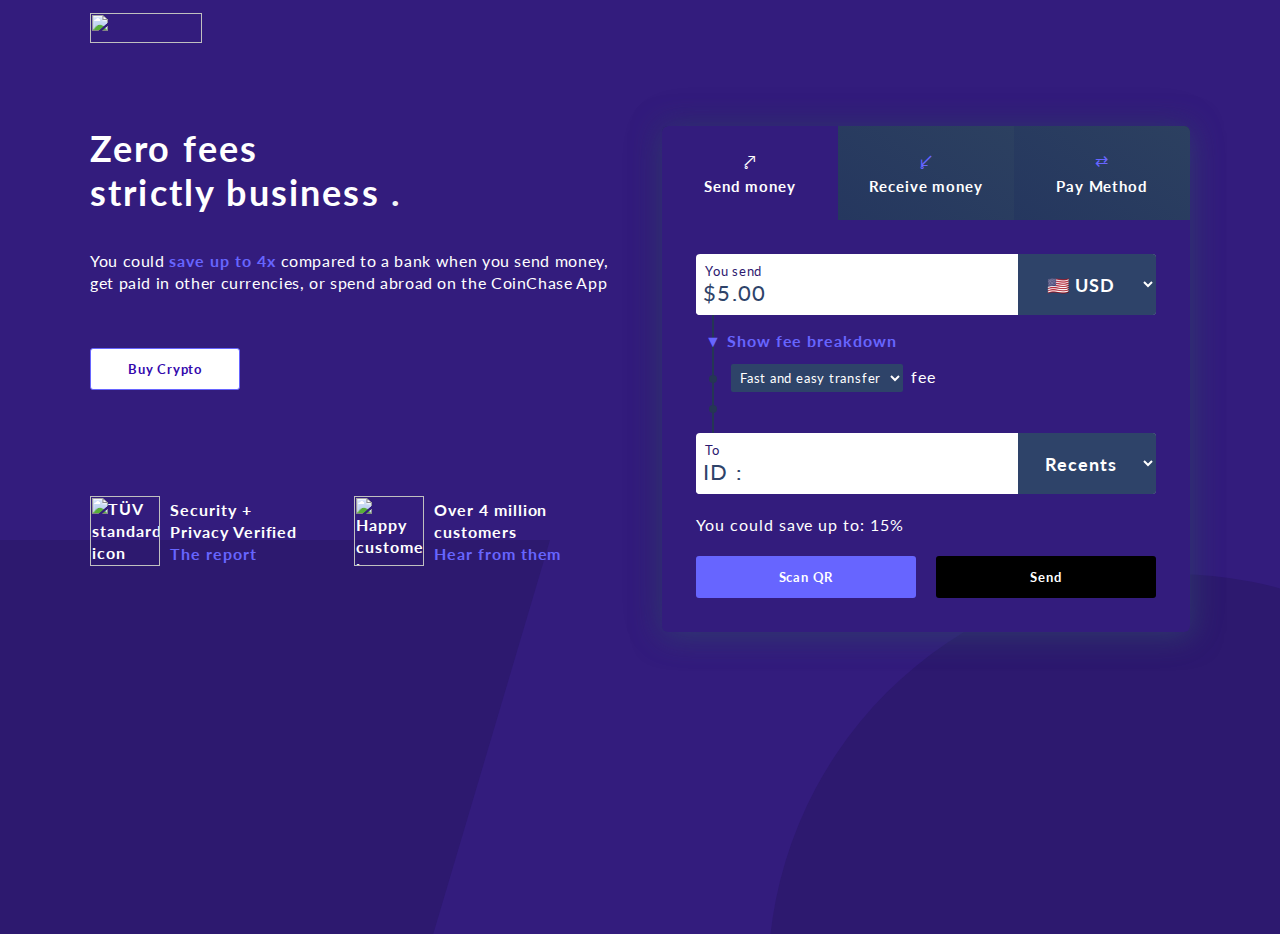
==== send.html @ d52b8501 "Add files via upload" ====
<!DOCTYPE = html>
<html>

<!-- I do not own this design; this design was created by Venture Three and belongs to TransferWise. This is my attempt at recreating the design with 100% my own code as a practice project -->

<head>
  <title>CoinChase</title>
  <meta name="viewport" content="width=device-width, initial-scale=1.0">
  <meta charset="utf-8">
  <meta name="description" content="I do not own this design; this design was created by Venture Three and belongs to TransferWise. This is my attempt at recreating the design with 100% my own code as a practice project.">
  <link href="https://fonts.googleapis.com/css?family=Lato" rel="stylesheet" type="text/css">
  <link href="css2/pay.css" rel="stylesheet" type="text/css">
</head>

<body>

  <!-- Background (holds nav & hero page) -->
  <div id="bg">

    <span id="bg-square"></span>
    <span id="bg-circle"></span>

    <!-- Navigation bar -->
    <nav id="navbar">
      <div id="mobile-menu-button" class="mobile-menu-toggle">
        <div id="mobile-menu-close">✕</div>
      </div>
      <a href="dashboard.html" tabindex="1">
        <div ><img id="transferwise-logo" src="img/cco.svg"></div>
      </a>

      



      <div id="mobile-menu-overlay" class="mobile-menu-toggle"></div>
    </nav>

    <!-- Main hero page content -->
    <main>
      <section id="landing-page">
        <!-- Left side of hero page -->
        <div id="information-container">

          <header autofocus>
              
            <h1>Zero fees<br> strictly business    
                
            </h1>

          </header>

          <span id="service-description"><p>You could <a href="#" target="_blank" tabindex="9">save up to 4x</a> compared to a bank when you send money, get paid in other currencies, or spend abroad on the CoinChase App</p></span>

          <button class="how-it-works-button" id="how-it-works-laptop-button" tabindex="10"><a href="addFunds.html" style="text-decoration: none; color: rgb(52, 8, 173);"> Buy Crypto</a></button>
          

          <div id="accreditation-container">
            <figure id="tuev-figure" class="accreditation">
              <img src="https://transferwise.com/static/images/index/logos/tuv_sud.png" alt="TÜV standards icon">
              <figcaption>Security + Privacy Verified<br>
                <a href="#" tabindex="11">The report</a></figcaption>
            </figure>

            <figure id="customer-figure" class="accreditation">
              <img src="https://daw291njkc3ao.cloudfront.net/conversion/landing-illustrations/customers.svg" alt="Happy customer icon">
              <figcaption>Over 4 million customers<br>
                <a href="#" tabindex="12">Hear from them</a></figcaption>
            </figure>
          </div>
        </div>

        <!-- Right side of hero page -->
        <div id="floating-calculator">
          <div id="money-tab-container">
            <span id="send-money-tab" class="money-tab selected-tab" tabindex="13">
              <p class="tab-icon">̥↗</p>
              <p class="tab-text">Send money</p>
            </span>
            <span id="receive-money-tab" class="money-tab" tabindex="14">
              <p class="tab-icon">̥↙</p>
              <p class="tab-text">Receive money</p>
            </span>
      
        
            <span id="debit-card-tab" class="money-tab" tabindex="15">
              <p class="tab-icon">⇄</p>
              <p class="tab-text">Pay Method</p>
            </span>
          </div>

          <!-- Rightbox calculator-->
          <div id="send-money-tab-content" class="tab-contents">

            <div id="send-money-input-box" class="cash-value-box">
              <select id="input-currency-select" name="input-currency-select" class="currency-select" tabindex="17">
                <option name="output-currency-select" value="USD" selected>🇺🇸 USD</option>
                <option name="output-currency-select" value="EUR"> BTC </option>
                <option name="output-currency-select" value="GBP" >LTC</option>
                <option name="output-currency-select" value="INR">EU</option>
              </select>

              <p>You send</p>
              <input id="input-value" oninput="renderNewValues(this.value)" type="text" onfocus="this.placeholder=''" onblur="resetInput(this.value)" tabindex="16"></input>
            </div>

            <div id="fee-bullet-point-line">
              <div id="fee-bullet-point-1" class="fee-bullet-point-circle"></div>
              <div id="fee-bullet-point-2" class="fee-bullet-point-circle"></div>
              <div id="fee-bullet-point-3" class="fee-bullet-point-circle"></div>
            </div>

            <div id="fee-breakdown-section">
              <p id="show-fee-button" tabindex="18">Show fee breakdown</p>

              <div id="fee-breakdown-grid">
                <p id="fee-value"></p>
                <p><select id="transfer-speed" tabindex="19"><option value="fast-easy-transfer">Fast and easy transfer</option>
                <option value="low-cost-transfer">Low cost transfer</option>
                </select> fee</p>
                

                <p id="amount-to-convert" class="fee-details"></p>
                <p class="fee-details">Amount converted</p>

              </div>
            </div>

            <div id="receive-money-output-box" class="cash-value-box">
                <select id="output-currency-select" name="output-currency-select" class="currency-select" tabindex="22">
                    <option name="output-currency-select" value="GBP" selected>Recents</option>
                    <option name="output-currency-select" value="Recents">Joseph</option>
                <option name="output-currency-select" value="USD">Alec</option>
                <option name="output-currency-select" value="INR">Samir</option>
              </select>
  
                <p id="receive-text">To</p>
                <input id="output-value" type="text" onfocus="this.placeholder=''" tabindex="21"></input>
  
                <div id="insufficient-amount-error">
                  <p id="insufficient-amount-error-text"></p>
                </div>
              </div>
            <div id="savings-container">
              <p>You could save up to: 15% <b id="total-savings"></p>
                
             
            </div>

            <div id="compare-get-started-container">
              <button id="compare-button" tabindex="23">Scan QR</button>
              <button id="get-started-button" tabindex="24" >Send</button>

            </div>
            <div class="alert-box success">Sent Successfully &#10003;</div>

          </div>
          <div id="receive-money-tab-content" class="tab-contents" >
            <div>
              <p></p>
              <div id="send-money-input-box" class="cash-value-box">
                <select id="input-currency-select" name="input-currency-select" class="currency-select" tabindex="17">
                  <option name="output-currency-select" value="USD" selected>🇺🇸 USD</option>
                  <option name="output-currency-select" value="EUR"> BTC </option>
                  <option name="output-currency-select" value="GBP" >LTC</option>
                  <option name="output-currency-select" value="INR">EU</option>
                </select>

                <p>Request Amount</p>

                <input id="input-value" oninput="renderNewValues(this.value)" type="text" onfocus="this.placeholder=''" onblur="resetInput(this.value)" tabindex="16"></input>
              </div>
          
              <div id="receive-money-output-box" class="cash-value-box">
                <select id="output-currency-select" name="output-currency-select" class="currency-select" tabindex="22">
                    <option name="output-currency-select" value="Recents" selected>Recents</option>
                    <option name="output-currency-select" value="Joseph">Joseph</option>
                <option name="output-currency-select" value="USD">Alec</option>
                <option name="output-currency-select" value="INR">Samir</option>
              </select>
  
                <p id="receive-text">From</p>
                
                <input id="output-value" type="text" onfocus="this.placeholder=''" tabindex="21" value="ID :"></input>
  
                
                <div id="insufficient-amount-error">
                  
                  <p id="insufficient-amount-error-text"></p>
                </div>
              </div>
              
            </div>
            <div style="text-align: center; position: relative; left: -.4rem; top:63%;">Your QR </div>
            <div id="compare-get-started-container">
              
              <button id="get-started-button" class="also" tabindex="24" >Send Request</button>
              <div class="alert-box success" >Request Sent &#10003;</div>


            </div>

            <img src="img/qr2.svg" height="150px" width="auto" style="float:right; position:relative; top:-2rem; left: -10rem; border: 2px solid rgb(0, 0, 0)">


          </div>
          
          <div id="debit-card-tab-content" class="tab-contents">
            <div>
<div class="circles">
    <div class="circle circle-1"></div>
    <div class="circle circle-2"></div>
  </div>

  <div class="card-group">
    <p style="font-size: 16px; z-index: 100000;"><a href="paymentMethod.html">Change Default</a> </p>

    <div class="card" style="transform: translate(-10px, 10px);">

      <div class="logo"><img src="https://raw.githubusercontent.com/dasShounak/freeUseImages/main/Visa-Logo-PNG-Image.png" alt="Visa"></div>
      <div class="chip"><img src="https://raw.githubusercontent.com/dasShounak/freeUseImages/main/chip.png" alt="chip"></div>
      <div class="number">3424 4245 2244 0432</div>
      <div class="name">MATTHEW RODRIGUEZ</div>
      <div class="from">10/19</div>
      <div class="to">06/21</div>
      <div class="ring"></div>
    </div>

  </div>
            </div>
          </div>
        </div>

        <button id="how-it-works-mobile-button" class="how-it-works-button">⯈ How it works</button>

      </section>
    </main>
    <img src="img/rocket.svg" class="rocket vert-move" id="vert" >
    
  </div>

  
  <script src="js/scripts.js" type="text/javascript"></script>
  <script src="https://cdnjs.cloudflare.com/ajax/libs/jquery/2.1.3/jquery.min.js"></script>

  <script src="js/jquery-3.0.0.min.js"></script>
  <script src="js/jquery-migrate-3.0.0.min.js"></script>


  <script>
$( "#get-started-button" ).click(function() {
  $( ".success" ).fadeIn( 300 ).delay( 1500 ).fadeOut( 400 );
});

$( ".also" ).click(function() {
  $( ".success" ).fadeIn( 300 ).delay( 1500 ).fadeOut( 400 );
});

/*
var video = document.getElementById('video');

// Get access to the camera!
if(navigator.mediaDevices && navigator.mediaDevices.getUserMedia) {
    // Not adding `{ audio: true }` since we only want video now
    navigator.mediaDevices.getUserMedia({ video: true }).then(function(stream) {
        //video.src = window.URL.createObjectURL(stream);
        video.srcObject = stream;
        video.play();
    });
}
*/
const LANDING_PAGE = document.getElementById("landing-page");
        const MOBILE_MENU_TOGGLES = document.getElementsByClassName("mobile-menu-toggle");
        const MOBILE_MENU_OVERLAY = document.getElementById("mobile-menu-overlay");
        const MOBILE_MENU_CLOSE = document.getElementById("mobile-menu-close");
        const NAVBAR_LINKS = document.getElementById("navbar-links");
        const DROP_LINK = document.getElementsByClassName("drop-down-link");
        const DROP_LINK_CONTENT = document.getElementsByClassName("drop-link-content");
        const MAIN_TABS = document.getElementsByClassName("money-tab");
        const TAB_CONTENTS = document.getElementsByClassName("tab-contents");
        const FEE_BREAKDOWN_GRID = document.getElementById("fee-breakdown-grid");
        const FEE_DETAILS = document.getElementsByClassName("fee-details");
        const CURRENCY_BUTTONS = document.getElementsByClassName("currency-select");
        const OUT_CURRENCY = document.getElementById("output-currency-select");
        const OUTPUT_CONT = document.getElementById("receive-money-output-box");
        const OUTPUT_VALUE = document.getElementById("output-value");
        const RECEIVE_TEXT = document.getElementById("receive-text");
        const INSUFF_ERROR = document.getElementById("insufficient-amount-error");
        const INSUFF_TEXT = document.getElementById("insufficient-amount-error-text");
        const ARRIVAL_TIME = document.getElementById("arrival-time");
        const CLICKABLE_OBJECTS = document.querySelectorAll("[tabindex]");

        const BASE_CHARGE = 0.8;
        const MONTH = ["Jan","Feb","Mar","Apr","May","Jun","Jul","Aug","Sep","Oct","Nov","Dec"];
        const EXCHANGE_RATES = {
          EUR: "124",
          GBP: "0.90032",
          USD: "1.14541",
          INR: "80.3551"
        };

        let isFeeDetailVisible = false;
        let isMenuVisible = false;
        let menuType = "";
        let transferSpeed = 0.005;




        // FUNCTIONS

        function menuTypeQuery() {
          menuType = window.innerWidth >= 711 ? "laptop" : "mobile";
          adjustMenuFormat();
          setToggleType();
          closeDropLinks();
        }

        function toggleMobileMenu() {
          isMenuVisible = !isMenuVisible;
          adjustMenuFormat();
        }

        function adjustMenuFormat() {
          if (menuType === "mobile") {
            if (isMenuVisible === false) {
              NAVBAR_LINKS.style.display = "none";
              LANDING_PAGE.style.opacity = "1";
              MOBILE_MENU_OVERLAY.style.display = "none";
              MOBILE_MENU_OVERLAY.style.opacity = "0";
              MOBILE_MENU_CLOSE.style.display = "none";
            } else {
              NAVBAR_LINKS.style.display = "inline-block";
              LANDING_PAGE.style.opacity = "0.4";
              MOBILE_MENU_OVERLAY.style.display = "block";
              MOBILE_MENU_OVERLAY.style.opacity = "0.5";
              MOBILE_MENU_CLOSE.style.display = "block";
            }
          } else {
            NAVBAR_LINKS.style.display = "inline-block";
          }
        }

        function openDropLink() {
          closeDropLinks();
          this.children.item(1).style.display = "block";
          if (menuType === "mobile") {
            this.style.color = "var(--logocol)";
          }
        }

        function closeDropLinks() {
          [...DROP_LINK_CONTENT].map(content => content.style.display = "none");
          [...DROP_LINK].map(link => link.style.color =
                             menuType === "mobile" ? "var(--bgcol)" : "white");
        }

        function openTab() {
          [...MAIN_TABS].map(tab => tab.classList.remove("selected-tab"));
          [...TAB_CONTENTS].map(content => content.style.display = "none");
          document.getElementById(`${this.id}-content`).style.display = "block";
          this.classList.add("selected-tab");
        };

        function calculateFee(val) {
          return (BASE_CHARGE + (val - BASE_CHARGE) * transferSpeed).toFixed(2);
        }

        function calculateConvertValue(val) {
          return (val - calculateFee(val)).toFixed(2);
        }

        function getSendCurrency() {
          return document.getElementById("input-currency-select").value; 
        }

        function getReceiveCurrency() {
          return document.getElementById("output-currency-select").value;
        }

        function getExchangeRate() {
          return (EXCHANGE_RATES[getReceiveCurrency()]/EXCHANGE_RATES[getSendCurrency()]).toFixed(5);
        }

        function calculateReceiveValue(val) {
          return (calculateConvertValue(val) * getExchangeRate()).toFixed(2);
        }

        // Random savings of 4.7% for demo
        function calculateSavings(val) {
          return (calculateConvertValue(val) * 0.047).toFixed(2);
        }

        // Update the DOM with newly-calculated values
        function renderNewValues(input) {
          if (isThereAnError(input) || isInputInvalid(input)) { return };

          document.getElementById("fee-value").innerHTML =
            `-${calculateFee(input)} ${getSendCurrency()}`;

          document.getElementById("amount-to-convert").innerHTML =
            `${calculateConvertValue(input)} ${getSendCurrency()}`;

          document.getElementById("exchange-rate").innerHTML =
            getExchangeRate();

          document.getElementById("total-savings").innerHTML =
            `${calculateSavings(input)} ${getSendCurrency()}`;

          OUTPUT_VALUE.value = calculateReceiveValue(input);
        }

        function isThereAnError(val) {
          if (val <= 0.8) {
            OUTPUT_VALUE.value = "0.00";
            INSUFF_ERROR.style.display = "block";
            OUTPUT_CONT.classList.add("cash-value-box-error");
            OUT_CURRENCY.style.height = "70%";
            OUT_CURRENCY.style.borderRadius = "0 3px 0 0";
            RECEIVE_TEXT.style.color = "#C73B3B";
            return true;
          } else {
            INSUFF_ERROR.style.display = "none";
            RECEIVE_TEXT.style.color = "var(--shapecol)";
            OUTPUT_CONT.classList.remove("cash-value-box-error");
            OUT_CURRENCY.style.height = "100%";
            OUT_CURRENCY.style.borderRadius = "0 3px 3px 0";
            return false;
          }
        }

        function isInputInvalid(input) {
          if (input.match(/(?=\D)(?!\.)/) || input.match(/\.(.{3}|.*\.)/)) {
            document.getElementById("output-value").value = "ID : ";
            return true;
          }
        }

        function resetInput(val) {
          document.getElementById("input-value").placeholder = "$5.00";
          runCalculator();
        }

        function runCalculator() {
          const INPUT_VALUE = document.getElementById("input-value").value || "account ID #";
          renderNewValues(INPUT_VALUE);
        }

        function toggleFeeBreakdown() {
          isFeeDetailVisible = !isFeeDetailVisible;
          showFees();
        }

        function showFees() {
          if (isFeeDetailVisible === true) {
            FEE_BREAKDOWN_GRID.style.gridTemplateRows = "30px 30px 30px";
            [...FEE_DETAILS].map(cell => cell.style.visibility = "visible");
          } else {
            FEE_BREAKDOWN_GRID.style.gridTemplateRows = "30px 0px 30px";
            [...FEE_DETAILS].map(cell => cell.style.visibility = "hidden");
          }
        }

        function setArrivalTime() {
          if (this.value === "fast-easy-transfer") {
            transferSpeed = 0.005;
            ARRIVAL_TIME.innerHTML = "in seconds!";
          } else {
            transferSpeed = 0.003;
            ARRIVAL_TIME.innerHTML = `by ${(new Date().getDate() + 1)} ${MONTH[new Date().getMonth()]}`;
            // TO-DO: Must check if date works at end of month/year (potential bug for 30 Jan >> 31 Jan >> 1 Jan >> 2 Feb)
          }
          // renderNewValues();
          runCalculator();
        }

        function removeMouseFocus() {
          [...CLICKABLE_OBJECTS].map(obj => obj.classList.remove("removeMouseFocus"));
          this.classList.add("removeMouseFocus");
        }

        // Determine the correct event and assign event listener to drop links
        function setToggleType() {
          [...DROP_LINK].map(droplink => determineToggleType(droplink));
        }

        // Determine whether drop links open on click(mobile) or hover(laptop)
        function determineToggleType(droplink) {
          if (menuType === "mobile") {
            droplink.addEventListener("click", openDropLink);
            droplink.removeEventListener("mouseover", openDropLink);
            droplink.removeEventListener("mouseout", closeDropLinks);
          } else {
            droplink.addEventListener("mouseover", openDropLink);
            droplink.addEventListener("mouseout", closeDropLinks);
          }
        }




        // EVENT LISTENERS

        window.addEventListener("resize", menuTypeQuery);

        [...CURRENCY_BUTTONS].map(button => button.addEventListener("change", runCalculator));

        document.getElementById("transfer-speed").addEventListener("change", setArrivalTime);

        document.getElementById("show-fee-button").addEventListener("click", toggleFeeBreakdown);

        [...MAIN_TABS].map(tab => tab.addEventListener("click", openTab));

        [...CLICKABLE_OBJECTS].map(obj => obj.addEventListener("click", removeMouseFocus));

        [...MOBILE_MENU_TOGGLES].map(function(toggle) {
          toggle.addEventListener("click", toggleMobileMenu);
          toggle.addEventListener("click", closeDropLinks);
        });




        // WINDOW.ONLOAD/PAGE SETUP
        window.onload = function() {
          resetInput();
          menuTypeQuery();
        }




  </script>
</body>


</html>
---- css2/pay.css ----
html,
body {
  overflow-x: hidden;
  min-width: 318px;
}

* {
  box-sizing: border-box;
  margin: 0;
  font-family: Lato;
  letter-spacing: 0.06em;
  text-decoration: none;
  color: rgb(255, 255, 255);
}
:root {
  --bgcol: #331c7d;
  --shapecol: #2d196f; 
  --logocol: #6765ff;
  --hovercol: #00a4df;
  --buttoncol: #000000;
  --linkcol: #f1f4f7;
  --darkblue: #565e6d;
}


  .success {
    color: #3c763d;
    background-color: #dff0d8;
    border-color: #d6e9c6;
    display: none;
    text-align: center;
}
.alert-box {
	padding: 15px;
    margin-bottom: 20px;
    border: 1px solid transparent;
    border-radius: 4px;  
}

/* Background circles start */
.circle {
    position: absolute;
    border-radius: 50%;
    background: radial-gradient(#006db3, #29b6f6);
  }
  .circles {
    position: absolute;
    height: 270px;
    width: 450px;
    top: 50%;
    left: 50%;
    transform: translate(-50%, -50%);
  }
  .circle-1 {
    height: 180px;
    width: 180px;
    top: -50px;
    left: -60px;
  }
  .circle-2 {
    height: 200px;
    width: 200px;
    bottom: -90px;
    right: -90px;
    opacity: 0.8;
  }
  /* Background circles end */
  
  .card-group {
    position: absolute;
    top: 50%;
    left: 50%;
    transform: translate(-50%, -50%);
  }
  
  .card {
    position: relative;
    height: 270px;
    width: 450px;
    border-radius: 25px;
    background: rgba(255, 255, 255, 0.2);
    backdrop-filter: blur(30px);
    border: 2px solid rgba(255, 255, 255, 0.1);
    box-shadow: 0 0 80px rgba(0, 0, 0, 0.2);
    overflow: hidden;
  }
  
  .logo img,
  .chip img,
  .number,
  .name,
  .from,
  .to,
  .ring {
    position: absolute;
  }
  
  .logo img {
    top: 35px;
    right: 40px;
    width: 80px;
    height: auto;
    opacity: 0.8;
  }
  
  .chip img {
    top: 120px;
    left: 40px;
    width: 50px;
    height: auto;
    opacity: 0.8;
  }
  
  .number,
  .name,
  .from,
  .to {
    color: rgba(255, 255, 255, 0.8);
    font-weight: 400;
    letter-spacing: 2px;
    text-shadow: 0 0 2px rgba(0, 0, 0, 0.6);
  }
  
  .number {
    left: 40px;
    bottom: 65px;
    font-family: "Nunito", sans-serif;
  }
  
  .name {
    font-size: 0.6rem;
    left: 40px;
    bottom: 35px;
  }
  
  .from {
    font-size: 0.6rem;
    bottom: 35px;
    right: 110px;
  }
  
  .to {
    font-size: 0.5rem;
    bottom: 35px;
    right: 40px;
  }
  
  /* The two rings on the card background */
  .ring {
    height: 500px;
    width: 500px;
    border-radius: 50%;
    background: transparent;
    border: 50px solid rgba(255, 255, 255, 0.1);
    bottom: -250px;
    right: -250px;
    box-sizing: border-box;
  }
  
  .ring::after {
    content: "";
    position: absolute;
    height: 600px;
    width: 600px;
    border-radius: 50%;
    background: transparent;
    border: 30px solid rgba(255, 255, 255, 0.1);
    bottom: -80px;
    right: -110px;
    box-sizing: border-box;
  }
  

/* Background */

#bg {
  position: relative;
  background: var(--bgcol);
  min-height: 100vh;
  width: 100%;
  overflow: hidden;
}

#bg-square {
  background: var(--shapecol);
  position: absolute;
  bottom: -20px;
  width: 550px;
  height: 46vh;
  z-index: 0;
}

#bg-square::after {
  content: "";
  position: absolute;
  right: 0;
  border-left: 120px solid transparent;
  border-bottom: 45vh solid var(--bgcol);
}

#bg-circle {
  background: var(--shapecol);
  position: absolute;
  left: 60%;
  bottom: -5vh;
  height: 45vh;
  width: 90vh;
  border-top-left-radius: 90vh;
  border-top-right-radius: 90vh;
  z-index: 0;
}

#bg-circle::after {
  content: "";
  background: white;
  position: absolute;
  bottom: 0;
  width: 100%;
  height: 5vh;
}

/* Navigation bar */
#navbar {
  position: relative;
  width: 90%;
  max-width: 1100px;
  margin: 0 auto;
  z-index: 3;
}

#mobile-menu-button {
  display: none;
  float: left;
  background: url(https://archive.li/ktlVH/ea77e5dbf135f7cdb101213a677a98ba8c1f7c55.png);
  background-size: contain;
  background-repeat: no-repeat;
  margin: 6px -36px 0 -3.5%;
  height: 32px;
  width: 32px;
  cursor: pointer;
}

#transferwise-logo {
  float: left;
  background-size: contain;
  background-repeat: no-repeat;
  margin: 13px -32px 0 0;
  height: 30px;
  width: 112px;
}

.mobile-menu-icons {
  display: none;
}

#navbar-links {
  display: inline-block;
  float: right;
  list-style: none;
  font-size: 13px;
  z-index: 3;
}

li {
  display: inline-block;
  padding: 17px 12px;
  margin: 0 -2px;
}

.drop-down-link {
  position: relative;
  cursor: pointer;
}

#login-link:hover {
  cursor: pointer;
  color: var(--logocol);
}

.drop-link-content {
  display: none;
  position: absolute;
  background: white;
  padding: 8px;
  margin-top: 15px;
  right: 0;
  border-radius: 3px;
  box-shadow: 0 0 30px 8px rgba(255, 255, 255, 0.1);
}

.drop-link-content::after {
  content: "▲";
  position: absolute;
  top: -11px;
  right: 12px;
  color: white;
}

.drop-link-content a {
  display: block;
  padding: 16px 12px;
  white-space: nowrap;
  border-radius: 3px;
  text-decoration: none;
  letter-spacing: 0.03em;
  color: #283b60;
}

.drop-link-content a:hover {
  background: var(--linkcol);
}

#signup-link {
  background: #8797b2;
  position: relative;
  float: right;
  padding: 6px 12px;
  margin-top: 11px;
  border-radius: 2px;
  font-size: 13px;
  font-weight: bold;
}

#signup-link:hover {
  background: var(--darkblue);
  color: var(--logocol);
}

#mobile-menu-overlay {
  background: black;
  display: none;
  position: fixed;
  left: 0;
  width: 100vw;
  height: 100vh;
  opacity: 0;
  cursor: pointer;
}

.removeMouseFocus {
  outline: none;
}

/* Main content: Hero page */
#landing-page {
  position: relative;
  margin: 14vh auto 34px auto;
  width: 90%;
  max-width: 1100px;
  z-index: 1;
}

#information-container {
  float: left;
  display: flex;
  flex-direction: column;
  margin-right: 2%;
  width: 48%;
}

h1 {
  font-size: 36px;
}

h1::after {
  content: ".";
  color: var(  --linkcol);
}

#service-description {
  margin: 4vh 0 6vh 0;
  line-height: 22px;
}

#service-description p {
  letter-spacing: 0.04em;
}

#information-container a {
  color: var(--logocol);
  font-weight: bold;
}

.how-it-works-button {
  background: rgb(255, 255, 255);
  padding: 12px;
  line-height: 16px;
  width: 150px;
  border-radius: 3px;
  border: 1px solid var(--logocol);
  color: var(--logocol);
  font-weight: bold;
}

.how-it-works-button:hover {
  background: var(--logocol);
  color: white;
  cursor: pointer;
}

#accreditation-container {
  margin: 100px 0 0 0;
  width: 100%;
  line-height: 22px;
  font-weight: bold;
}

.accreditation {
  width: 50%;
  margin: 6px 0;
}

.accreditation figcaption {
  margin: 3px;
  width: 210px;
}

.accreditation img {
  float: left;
  margin-right: 10px;
  height: 70px;
  width: 70px;
}

#tuev-figure {
  float: left;
}

#customer-figure {
  float: right;
}

/* Right side of page */
#floating-calculator {
  background: var(--bgcol);
  float: right;
  margin: 0 0 34px 2%;
  width: 48%;
  overflow: hidden;
  border-radius: 6px;
  box-shadow: -2px -1px 40px 0 rgb(0, 0, 0, 0.15),
    1px 3px 30px 0 rgb(55, 81, 126, 0.7);
}

#money-tab-container {
  background: #253655;
  display: flex;
  justify-content: space-between;
}

.money-tab {
  background: linear-gradient(35deg, #25375f, #2c4060);
  padding: 20px 0;
  line-height: 27px;
  cursor: pointer;
  text-align: center;
  text-decoration: none;
  flex: 1;
}

.money-tab:hover {
  background: var(--darkblue);
}

.tab-text {
  text-decoration: none;
  font-size: 15px;
  font-weight: bold;
  color: white;
}

.tab-icon {
  color: var(--logocol);
}

.selected-tab, .selected-tab:hover, .selected-tab p {
  background: var(--bgcol);
  color: white;
}

.tab-contents {
  position: relative;
  display: block;
  margin: 34px;
}

#receive-money-tab-content {
  display: none;
  height: 340px;
}



#debit-card-tab-content {
  display: none;
  height: 360px;
}

.cash-value-box {
  background: white;
  position: relative;
  display: inline-block;
  width: 100%;
  border-radius: 4px;
}

.cash-value-box:hover {
  box-shadow: 0 0 1px 1px var(--logocol);
}

.cash-value-box-error {
  box-shadow: 0 0 0px 1.5px #C73B3B;
}

.cash-value-box p {
  padding: 9px 7px 0 7px;
  margin-left: 2px;
  width: 70%;
  font-size: 13px;
  color: var(--shapecol);
}

.cash-value-box input[type="text"] {
  padding: 0 7px 9px 7px;
  width: 70%;
  color: #2e4369;
  font-size: 22px;
  border: none;
  border-radius: 4px;
}

.cash-value-box input[type="text"]::placeholder {
  color: #2e4369;
  opacity: 1;
}

.cash-value-box input[type="text"]:focus {
  outline: none;
}

#receive-money-output-box {
  margin-top: 6px;
}

#insufficient-amount-error {
  display: none;
  position: relative;
  background: #FFDFDF;
  border-radius: 0 0 3px 3px;
}

#insufficient-amount-error::before {
  content: "▲";
  position: absolute;
  margin: -16px 0 0 16px;
  color: #FFDFDF;
}

#insufficient-amount-error-text {
  padding: 5px 15px;
  width: 99%;
  color: #C73B3B;
}

.currency-select {
  background: #2e4369;
  position: absolute;
  right: 0;
  padding: 18.5px 0;
  width: 30%;
  height: 100%;
  cursor: pointer;
  border: none;
  border-radius: 0 3px 3px 0;
  text-align-last: center;
  font-size: 18px;
  font-weight: bold;
}

#fee-bullet-point-line {
  background: #253655;
  position: absolute;
  left: 16px;
  top: 61px;
  width: 2px;
  height: 150px;
}

.fee-bullet-point-circle {
  background: #253655;
  position: absolute;
  margin-left: -3px;
  width: 8px;
  height: 8px;
  border-radius: 50%;
}

#fee-bullet-point-1 {
  margin-top: 60px;
}

#fee-bullet-point-2 {
  margin-top: 90px;
}

#fee-bullet-point-3 {
  margin-top: 120px;
}

#fee-breakdown-grid {
  display: grid;
  grid-template-columns: max-content auto;
  grid-template-rows: 30px 0px 30px;
  margin-left: 30px;
}

#show-fee-button {
  position: relative;
  display: inline-block;
  margin: 16px 9px;
  cursor: pointer;
  font-weight: bold;
  color: var(--logocol);
}

#show-fee-button::before {
  content: "▼ ";
}

#fee-value {
  font-weight: bold;
}

.fee-details {
  visibility: hidden;
}

#fee-breakdown-grid select {
  background: #2e4369;
  padding: 5px;
  margin-top: -5px;
  margin-right: 3px;
  cursor: pointer;
  border: none;
  border-radius: 2px;
  font-size: 13px;
}

#fee-breakdown-grid a {
  text-decoration: none;
  border-bottom: 1px dotted var(--logocol);
  color: #d3d5d8;
}

#amount-to-convert {
  margin-right: 5px;
}

#savings-container p {
  margin: 20px 0;
  line-height: 22px;
}

#compare-get-started-container {
  display: flex;
  justify-content: space-between;
  margin-bottom: 34px;
}

#compare-button,
#get-started-button {
  flex: 1;
  padding: 13px;
  min-height: 40px;
  cursor: pointer;
  border: none;
  border-radius: 3px;
  font-weight: bold;
}

#compare-button {
  background: var(--logocol);
  margin-right: 10px;
}

#compare-button:hover {
  background: #00a4df;
}

#get-started-button {
  background: var(--buttoncol);
  margin-left: 10px;
}

#get-started-button:hover {
  background: #1977bf;
}

#how-it-works-mobile-button {
  display: none;
  margin: auto;
}

/* Media queries */
@media only screen and (max-width: 925px) {
  #transferwise-logo {
    width: 22px;
    height: 22px;
  }

  li {
    padding-left: 0;
  }

  h1 {
    margin-bottom: 30px;
  }

  #service-description,
  #how-it-works-laptop-button,
  #accreditation-container,
  #bg-square,
  #bg-circle {
    display: none;
  }

  #landing-page {
    width: 80%;
  }

  #information-container {
    float: none;
    width: 100%;
    align-items: center;
  }

  #floating-calculator {
    float: none;
    width: 100%;
    margin-left: 0;
  }

  #how-it-works-mobile-button {
    display: block;
  }
}

/* Media queries: mobile screens */
@media only screen and (max-width: 710px) {
  #transferwise-logo {
    margin-left: 72px;
    height: 30px;
    width: 112px;
  }

  #mobile-menu-button {
    display: inline-block;
  }
  
  #mobile-menu-close {
    position: absolute;
    display: none;
    top: 10px;
    left: 260px;
    color: var(--logocol);
    font-size: 24px;
    font-weight: bold;
    cursor: pointer;
    z-index: 3;
  }
  
  #mobile-menu-close:hover {
    color: #0082ce;
  }
  
  #navbar-links {
    background: white;
    display: none;
    position: fixed;
    float: none;
    top: 0;
    left: 0;
    padding: 6px;
    height: 100vh;
    width: 276px;
  }
  
  #navbar-links li {
    display: block;
    padding: 18px 26px;
    margin-top: -8px;
    border-bottom: thin solid var(--linkcol);
    color: var(--bgcol);
    font-size: 16px;
    text-align: left;
  }
  
  .mobile-menu-icons {
    display: inline-block;
    margin-right: 6px;
    font-size: 22px;
    color: var(--bgcol);
  }
  
  .drop-link-content {
    display: none;
    position: relative;
    margin: 8px -20px -16px -20px;
    box-shadow: none;
    font-size: 14px;
  }
  
  .drop-link-content a {
    padding: 10px 12px;
  }

  #signup-link {
    margin: 11px 0;
  }

  h1 {
    font-size: 30px;
    text-align: center;
    margin-bottom: 38px;
  }

  p, #fee-breakdown-grid {
    font-size: 13px;
  }
  
  .tab-icon {
    font-size: 16px;
  }

  #fee-breakdown-grid select {
    margin-top: 0px;
    font-size: 12px;
  }

  #fee-breakdown-grid {
    grid-template-columns: 88px auto;
    align-items: center;
  }

  #show-fee-button {
    margin-left: 11px;
  }

  #compare-get-started-container {
    flex-direction: column;
  }

  #compare-button,
  #get-started-button {
    margin: 0 0 10px 0;
  }

  #how-it-works-mobile-button {
    margin-top: -14px;
  }
}

@media only screen and (max-width: 570px) {
  #landing-page {
    width: 83%;
  }
  #navbar {
    width: 70%;
  }

  #information-container {
    padding: 0 3%;
  }

  .tab-contents {
    margin: 34px 8px;
  }
  
  .tab-text {
    font-size: 13px;
  }


  .card {
    position: relative;
    height: 270px;
    width: 350px;
    border-radius: 25px;
    background: rgba(255, 255, 255, 0.2);
    backdrop-filter: blur(30px);
    border: 2px solid rgba(255, 255, 255, 0.1);
    box-shadow: 0 0 80px rgba(0, 0, 0, 0.2);
    overflow: hidden;
  }

}

.lo {
    width: 50px; 
}

.rocket {
   height:40%;
   width: auto;
  float: right;
  position: relative;
  top: -10.3rem;
}


img.vert-move {
    -webkit-animation: mover 1s infinite  alternate;
    animation: mover 1s infinite  alternate;
    left: 52rem;
}
img.vert-move {
    -webkit-animation: mover 1s infinite  alternate;
    animation: mover 1s infinite  alternate;
}
@-webkit-keyframes mover {
    0% { transform: translateY(0); }
    100% { transform: translateY(-10px); }
}
@keyframes mover {
    0% { transform: translateY(0); }
    100% { transform: translate(-10px, -10px); }
}
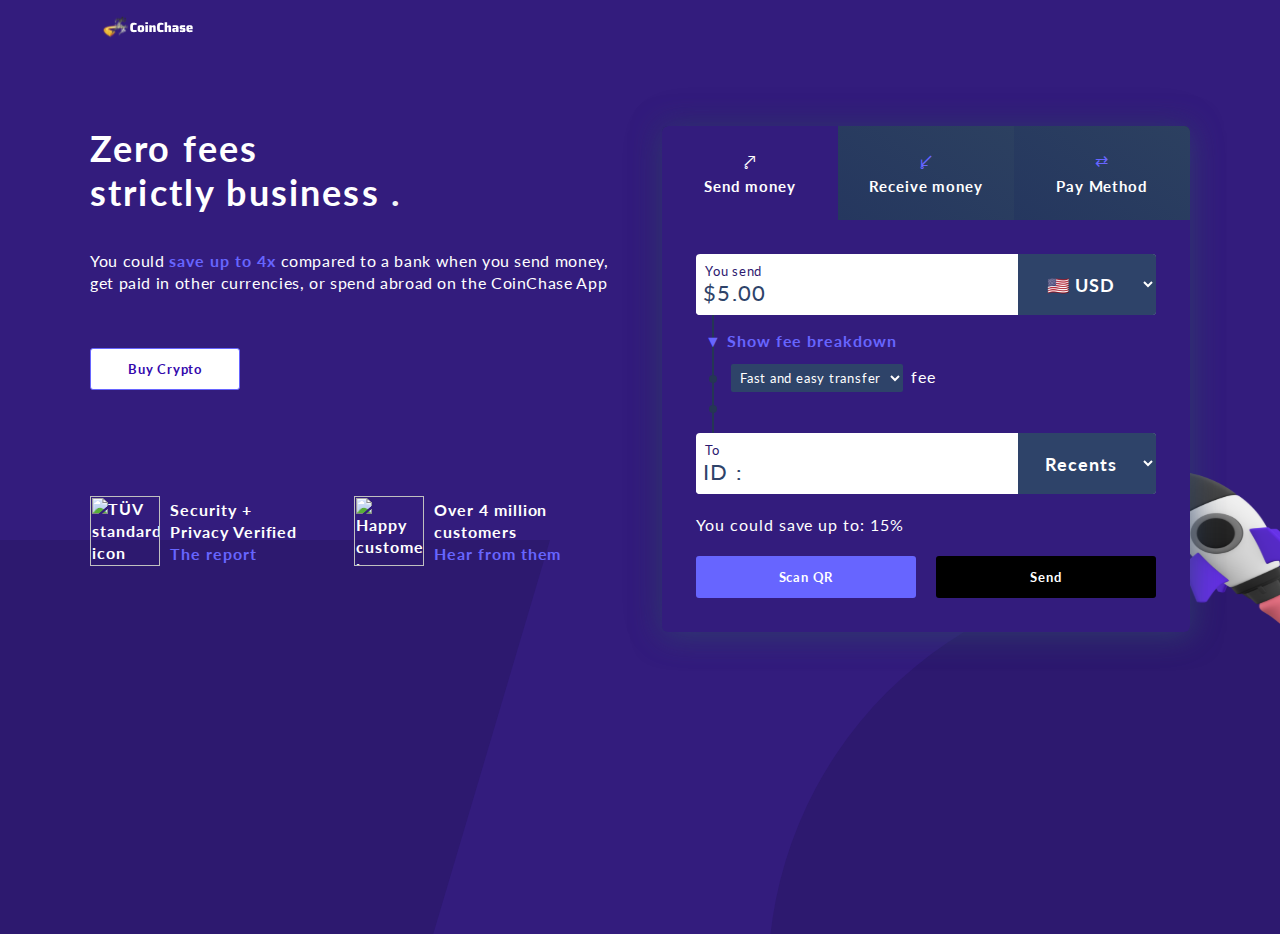
==== commit ad277766: "Update send.html" ====
--- a/send.html
+++ b/send.html
@@ -1,7 +1,6 @@
 <!DOCTYPE = html>
 <html>
 
-<!-- I do not own this design; this design was created by Venture Three and belongs to TransferWise. This is my attempt at recreating the design with 100% my own code as a practice project -->
 
 <head>
   <title>CoinChase</title>
